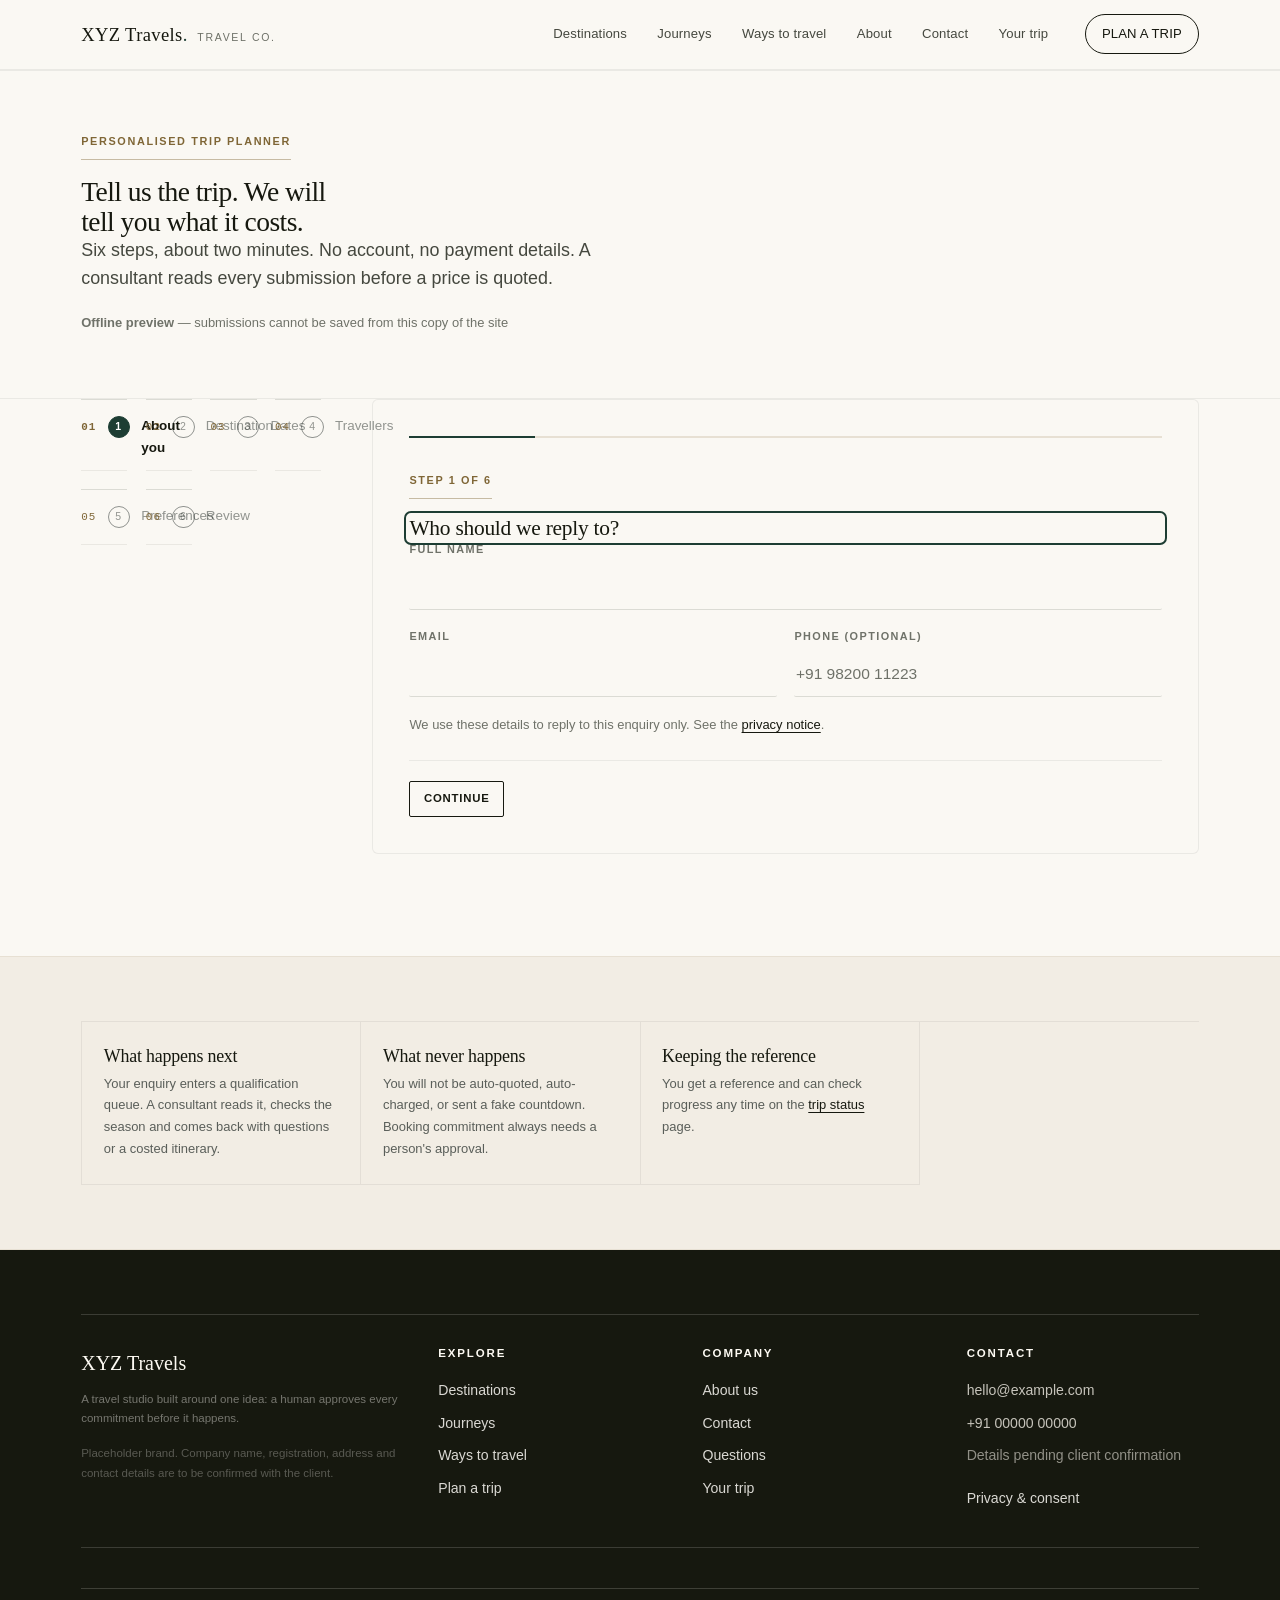
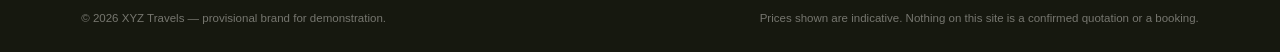
==== plan.html @ 1aa705d7 "Meridian Travel initial deployment" ====
<!DOCTYPE html>
<html lang="en">
<head>
<meta charset="utf-8">
<meta name="viewport" content="width=device-width, initial-scale=1">
<title>Plan a trip — XYZ Travels</title>
<meta name="description" content="Six short steps to describe your trip. A consultant reviews every enquiry before a quotation is issued.">
<link rel="stylesheet" href="assets/css/site.css">
<link rel="stylesheet" href="assets/css/premium.css">
<link rel="icon" href="data:image/svg+xml,<svg xmlns='http://www.w3.org/2000/svg' viewBox='0 0 32 32'><rect width='32' height='32' fill='%23111a17'/><text x='16' y='23' font-size='19' font-family='Georgia,serif' fill='%23fbf8f2' text-anchor='middle'>X</text></svg>">
</head>
<body data-page="plan">
<a class="skip" href="#main">Skip to content</a>
<main id="main">

  <section class="section section--tight" style="padding-top:clamp(2.25rem,5vw,3.5rem)">
    <div class="wrap">
      <span class="eyebrow">Personalised trip planner</span>
      <h1 style="font-size:var(--step-3);max-width:22ch">Tell us the trip. We will tell you what it costs.</h1>
      <p class="lede">Six steps, about two minutes. No account, no payment details. A consultant reads every submission before a price is quoted.</p>
      <p class="muted" id="mode-tag" style="margin-top:.75rem">Checking connection to the travel platform…</p>
    </div>
  </section>

  <section class="section" style="padding-top:0">
    <div class="wrap planner">
      <nav class="planner__steps" aria-label="Progress">
        <div class="planner__step" data-state="current"><span class="n">1</span> About you</div>
        <div class="planner__step"><span class="n">2</span> Destination</div>
        <div class="planner__step"><span class="n">3</span> Dates</div>
        <div class="planner__step"><span class="n">4</span> Travellers</div>
        <div class="planner__step"><span class="n">5</span> Preferences</div>
        <div class="planner__step"><span class="n">6</span> Review</div>
      </nav>

      <div class="form-panel" id="form-panel">
        <div class="progress" aria-hidden="true"><div class="progress__bar" id="progress-bar"></div></div>
        <div class="notice alert-box" id="form-alert" role="alert"></div>

        <form id="planner-form" novalidate>
          <!-- 1 -->
          <div class="form-step is-active">
            <span class="eyebrow">Step 1 of 6</span>
            <h2 style="font-size:var(--step-2)">Who should we reply to?</h2>
            <div class="field">
              <label for="p-name">Full name</label>
              <input id="p-name" name="name" type="text" autocomplete="name" required>
              <span class="error" data-error-for="name"></span>
            </div>
            <div class="field-row">
              <div class="field">
                <label for="p-email">Email</label>
                <input id="p-email" name="email" type="email" autocomplete="email" required>
                <span class="error" data-error-for="email"></span>
              </div>
              <div class="field">
                <label for="p-phone">Phone (optional)</label>
                <input id="p-phone" name="phone" type="tel" autocomplete="tel" placeholder="+91 98200 11223">
                <span class="error" data-error-for="phone"></span>
              </div>
            </div>
            <p class="muted">We use these details to reply to this enquiry only. See the <a href="privacy.html" style="text-decoration:underline">privacy notice</a>.</p>
          </div>

          <!-- 2 -->
          <div class="form-step">
            <span class="eyebrow">Step 2 of 6</span>
            <h2 style="font-size:var(--step-2)">Where are you going?</h2>
            <div class="field">
              <label for="p-destination">Destination or region</label>
              <input id="p-destination" name="destination" type="text" list="destination-list" placeholder="Kerala, or Japan, or 'somewhere warm in February'" required>
              <datalist id="destination-list"></datalist>
              <span class="hint">A region or a feeling is fine — you do not need to know the town.</span>
              <span class="error" data-error-for="destination"></span>
            </div>
            <div class="field">
              <label for="p-origin">Departure city</label>
              <input id="p-origin" name="origin" type="text" placeholder="Mumbai" autocomplete="address-level2">
              <span class="hint">This decides flight routing and how the first day is paced.</span>
            </div>
          </div>

          <!-- 3 -->
          <div class="form-step">
            <span class="eyebrow">Step 3 of 6</span>
            <h2 style="font-size:var(--step-2)">When would you travel?</h2>
            <div class="field-row">
              <div class="field">
                <label for="p-start">Departure date</label>
                <input id="p-start" name="startDate" type="date">
                <span class="error" data-error-for="startDate"></span>
              </div>
              <div class="field">
                <label for="p-end">Return date</label>
                <input id="p-end" name="endDate" type="date">
                <span class="error" data-error-for="endDate"></span>
              </div>
            </div>
            <div class="field">
              <label class="consent" style="font-weight:400">
                <input type="checkbox" name="flexible" id="p-flex">
                <span>My dates are flexible — suggest the best window for this destination.</span>
              </label>
            </div>
            <p class="muted">Season changes a price more than almost anything else. If you are flexible, we will tell you which weeks to avoid and why.</p>
          </div>

          <!-- 4 -->
          <div class="form-step">
            <span class="eyebrow">Step 4 of 6</span>
            <h2 style="font-size:var(--step-2)">Who is travelling, and at what budget?</h2>
            <div class="field-row">
              <div class="field">
                <label for="p-adults">Adults</label>
                <input id="p-adults" name="adults" type="number" min="1" max="20" value="2" inputmode="numeric">
                <span class="error" data-error-for="adults"></span>
              </div>
              <div class="field">
                <label for="p-children">Children (under 12)</label>
                <input id="p-children" name="children" type="number" min="0" max="10" value="0" inputmode="numeric">
                <span class="error" data-error-for="children"></span>
              </div>
            </div>
            <div class="field-row">
              <div class="field">
                <label for="p-budget">Budget per person (optional)</label>
                <input id="p-budget" name="budgetAmount" type="number" min="0" step="1000" placeholder="45000" inputmode="numeric">
                <span class="error" data-error-for="budgetAmount"></span>
              </div>
              <div class="field">
                <label for="p-currency">Currency</label>
                <select id="p-currency" name="currency">
                  <option value="INR" selected>INR — Indian rupee</option>
                  <option value="USD">USD — US dollar</option>
                  <option value="EUR">EUR — Euro</option>
                  <option value="GBP">GBP — Pound sterling</option>
                  <option value="AED">AED — UAE dirham</option>
                </select>
              </div>
            </div>
            <div class="field">
              <label for="p-band">Budget band</label>
              <select id="p-band" name="budgetBand">
                <option value="unstated" selected>Not sure yet</option>
                <option value="value">Value — best price for the experience</option>
                <option value="standard">Standard — comfortable, well located</option>
                <option value="premium">Premium — notable properties</option>
                <option value="luxury">Luxury — no compromise on stay</option>
              </select>
              <span class="hint">An honest band gets you a more useful first quote than a low one.</span>
            </div>
          </div>

          <!-- 5 -->
          <div class="form-step">
            <span class="eyebrow">Step 5 of 6</span>
            <h2 style="font-size:var(--step-2)">How do you like to travel?</h2>
            <fieldset>
              <legend>Travel style (choose any)</legend>
              <div class="chips">
                <label class="chip"><input type="checkbox" name="style" value="honeymoon"> Honeymoon</label>
                <label class="chip"><input type="checkbox" name="style" value="family"> Family</label>
                <label class="chip"><input type="checkbox" name="style" value="adventure"> Adventure</label>
                <label class="chip"><input type="checkbox" name="style" value="luxury"> Luxury</label>
                <label class="chip"><input type="checkbox" name="style" value="group"> Group / celebration</label>
                <label class="chip"><input type="checkbox" name="style" value="slow"> Slow travel</label>
                <label class="chip"><input type="checkbox" name="style" value="culture"> Culture &amp; food</label>
              </div>
            </fieldset>
            <div class="field">
              <label for="p-accom">Accommodation preference</label>
              <select id="p-accom" name="accommodation">
                <option value="">No strong preference</option>
                <option>Boutique and independent</option>
                <option>Heritage and palace hotels</option>
                <option>International chains</option>
                <option>Resorts with pools</option>
                <option>Homestays</option>
                <option>Camps and lodges</option>
              </select>
            </div>
            <div class="field">
              <label for="p-notes">Anything we should know?</label>
              <textarea id="p-notes" name="notes" placeholder="Anniversary on day 3, one vegetarian traveller, no early starts, a child who gets car sick…"></textarea>
              <span class="hint">The small constraints are usually what make a trip work.</span>
            </div>
            <!-- honeypot: hidden from people, attractive to bots -->
            <div style="position:absolute;left:-9999px" aria-hidden="true">
              <label for="p-website">Website</label>
              <input id="p-website" name="website" type="text" tabindex="-1" autocomplete="off">
            </div>
          </div>

          <!-- 6 -->
          <div class="form-step">
            <span class="eyebrow">Step 6 of 6</span>
            <h2 style="font-size:var(--step-2)">Check it over</h2>
            <div class="review" id="review-box"></div>
            <div class="field" style="margin-top:1.5rem">
              <label class="consent">
                <input type="checkbox" name="consent" id="p-consent">
                <span>I agree that XYZ Travels may use these details to respond to this enquiry, as described in the <a href="privacy.html" style="text-decoration:underline">privacy notice</a>. Nothing is booked and no payment is taken.</span>
              </label>
              <span class="error" data-error-for="consent"></span>
            </div>
          </div>

          <div class="form-nav">
            <button class="btn btn--ghost btn--sm" type="button" id="btn-back" hidden>Back</button>
            <button class="btn btn--sm" type="button" id="btn-next">Continue</button>
            <button class="btn btn--accent btn--sm" type="button" id="btn-submit" hidden>Submit enquiry</button>
          </div>
        </form>
      </div>
    </div>
  </section>

  <section class="section section--sand section--tight">
    <div class="wrap">
      <div class="trust" style="color:var(--ink)">
        <div class="trust__item">
          <h3>What happens next</h3>
          <p style="color:rgba(17,26,23,.68)">Your enquiry enters a qualification queue. A consultant reads it, checks the season and comes back with questions or a costed itinerary.</p>
        </div>
        <div class="trust__item">
          <h3>What never happens</h3>
          <p style="color:rgba(17,26,23,.68)">You will not be auto-quoted, auto-charged, or sent a fake countdown. Booking commitment always needs a person's approval.</p>
        </div>
        <div class="trust__item">
          <h3>Keeping the reference</h3>
          <p style="color:rgba(17,26,23,.68)">You get a reference and can check progress any time on the <a href="portal.html" style="text-decoration:underline">trip status</a> page.</p>
        </div>
      </div>
    </div>
  </section>

</main>
<script src="assets/js/catalog.js"></script>
<script src="assets/js/components.js"></script>
<script src="assets/js/site.js"></script>
<script src="assets/js/planner.js"></script>
<script>
  // populate the destination datalist from the sample catalogue
  (function () {
    var dl = document.getElementById("destination-list");
    if (!dl || !window.CATALOG) return;
    window.CATALOG.destinations.forEach(function (d) {
      var o = document.createElement("option");
      o.value = d.name;
      dl.appendChild(o);
    });
  })();
</script>
</body>
</html>
---- assets/css/site.css ----
/* =============================================================================
   Meridian Travel Co. — customer-facing design system
   Provisional brand. Replace the six tokens below to re-skin the whole site.
   No external fonts, no CDN, no framework: this must work offline in a demo.
   ========================================================================== */

:root {
  --ink: #111a17;
  --ink-soft: #2c3a34;
  --paper: #fbf8f2;
  --sand: #efe6d6;
  --line: rgba(17, 26, 23, 0.14);
  --line-soft: rgba(17, 26, 23, 0.07);
  --accent: #b3563b;
  --accent-deep: #8f422b;
  --forest: #14483a;
  --gold: #c8a45c;
  --danger: #a33224;
  --ok: #1f6b4f;

  --font-display: "Iowan Old Style", "Palatino Linotype", Palatino, "Book Antiqua", Georgia, serif;
  --font-body: -apple-system, BlinkMacSystemFont, "Segoe UI", Roboto, "Helvetica Neue", Arial, sans-serif;

  --step--1: clamp(0.79rem, 0.76rem + 0.14vw, 0.88rem);
  --step-0: clamp(0.95rem, 0.91rem + 0.2vw, 1.06rem);
  --step-1: clamp(1.14rem, 1.05rem + 0.45vw, 1.4rem);
  --step-2: clamp(1.4rem, 1.22rem + 0.85vw, 1.95rem);
  --step-3: clamp(1.85rem, 1.45rem + 1.9vw, 3rem);
  --step-4: clamp(2.4rem, 1.6rem + 3.6vw, 4.6rem);

  --gutter: clamp(1.15rem, 3vw, 3.5rem);
  --measure: 68ch;
  --radius: 3px;
  --radius-lg: 6px;
  --shadow-sm: 0 1px 2px rgba(17, 26, 23, 0.06), 0 6px 18px rgba(17, 26, 23, 0.05);
  --shadow-md: 0 2px 6px rgba(17, 26, 23, 0.07), 0 18px 48px rgba(17, 26, 23, 0.1);
  --ease: cubic-bezier(0.22, 0.61, 0.36, 1);
}

/* ---------- reset ---------- */
*,
*::before,
*::after { box-sizing: border-box; }

html { -webkit-text-size-adjust: 100%; scroll-behavior: smooth; }

body {
  margin: 0;
  background: var(--paper);
  color: var(--ink);
  font-family: var(--font-body);
  font-size: var(--step-0);
  line-height: 1.65;
  -webkit-font-smoothing: antialiased;
  text-rendering: optimizeLegibility;
}

img { max-width: 100%; display: block; }
a { color: inherit; text-decoration: none; }
button { font: inherit; color: inherit; }
h1, h2, h3, h4 { font-family: var(--font-display); font-weight: 500; line-height: 1.08; letter-spacing: -0.015em; margin: 0 0 0.5em; }
p { margin: 0 0 1em; }
ul { margin: 0; padding: 0; list-style: none; }

:focus-visible {
  outline: 2px solid var(--accent);
  outline-offset: 3px;
  border-radius: 2px;
}

.skip {
  position: absolute; left: -9999px; top: 0; z-index: 200;
  background: var(--ink); color: var(--paper); padding: 0.75rem 1.25rem;
}
.skip:focus { left: 1rem; top: 1rem; }

/* ---------- layout ---------- */
.wrap { width: 100%; max-width: 1240px; margin-inline: auto; padding-inline: var(--gutter); }
.wrap--narrow { max-width: 880px; }
.section { padding-block: clamp(3.5rem, 7vw, 7rem); }
.section--tight { padding-block: clamp(2.5rem, 4vw, 4rem); }
.section--sand { background: var(--sand); }
.section--ink { background: var(--ink); color: #f3efe6; }
.section--ink h2, .section--ink h3 { color: #fdfaf3; }
.stack > * + * { margin-top: 1rem; }
.rule { height: 1px; background: var(--line); border: 0; margin: 0; }

.eyebrow {
  font-family: var(--font-body);
  font-size: 0.72rem;
  text-transform: uppercase;
  letter-spacing: 0.18em;
  color: var(--accent);
  font-weight: 600;
  margin-bottom: 0.9rem;
  display: block;
}
.section--ink .eyebrow { color: var(--gold); }
.lede { font-size: var(--step-1); color: var(--ink-soft); max-width: 60ch; }
.section--ink .lede { color: rgba(243, 239, 230, 0.78); }
.muted { color: rgba(17, 26, 23, 0.62); font-size: var(--step--1); }

.section-head {
  display: flex; align-items: flex-end; justify-content: space-between;
  gap: 2rem; flex-wrap: wrap; margin-bottom: clamp(1.75rem, 3vw, 3rem);
}
.section-head h2 { font-size: var(--step-3); margin: 0; max-width: 20ch; }

/* ---------- header ---------- */
.site-header {
  position: sticky; top: 0; z-index: 90;
  background: rgba(251, 248, 242, 0.92);
  backdrop-filter: saturate(140%) blur(10px);
  border-bottom: 1px solid var(--line-soft);
  transition: box-shadow 0.3s var(--ease), background 0.3s var(--ease);
}
.site-header.is-stuck { box-shadow: 0 1px 20px rgba(17, 26, 23, 0.08); }
.site-header__bar {
  display: flex; align-items: center; justify-content: space-between;
  gap: 2rem; min-height: 74px;
}
.brand { display: flex; align-items: baseline; gap: 0.55rem; }
.brand__mark {
  font-family: var(--font-display); font-size: 1.3rem; letter-spacing: 0.02em;
}
.brand__mark span { color: var(--accent); }
.brand__sub {
  font-size: 0.62rem; letter-spacing: 0.22em; text-transform: uppercase;
  color: rgba(17, 26, 23, 0.5);
}
.nav { display: flex; align-items: center; gap: clamp(1rem, 2vw, 2rem); }
.nav a {
  font-size: 0.86rem; letter-spacing: 0.02em; padding-block: 0.35rem;
  border-bottom: 1px solid transparent; transition: border-color 0.2s var(--ease), color 0.2s var(--ease);
}
.nav a:hover, .nav a[aria-current="page"] { border-bottom-color: var(--accent); }
.nav__cta {
  border: 1px solid var(--ink); padding: 0.6rem 1.15rem; border-radius: 999px;
  font-size: 0.8rem; letter-spacing: 0.06em; text-transform: uppercase;
  transition: background 0.2s var(--ease), color 0.2s var(--ease);
}
.nav__cta:hover { background: var(--ink); color: var(--paper); }
.nav-toggle {
  display: none; background: none; border: 1px solid var(--line);
  border-radius: 999px; padding: 0.5rem 0.9rem; font-size: 0.78rem;
  letter-spacing: 0.08em; text-transform: uppercase; cursor: pointer;
}
@media (max-width: 860px) {
  .nav {
    position: fixed; inset: 74px 0 auto 0; flex-direction: column; align-items: stretch;
    gap: 0; background: var(--paper); border-bottom: 1px solid var(--line);
    padding: 0.5rem var(--gutter) 1.25rem; display: none;
  }
  .nav.is-open { display: flex; }
  .nav a { padding-block: 0.85rem; border-bottom: 1px solid var(--line-soft); }
  .nav__cta { margin-top: 0.9rem; text-align: center; }
  .nav-toggle { display: inline-block; }
}

/* ---------- hero ---------- */
.hero {
  position: relative; min-height: clamp(560px, 84vh, 820px);
  display: grid; align-items: end; overflow: hidden;
  background: #101a16;
  isolation: isolate;
}
.hero__media { position: absolute; inset: 0; z-index: -2; }
.hero__media img {
  width: 100%; height: 100%; object-fit: cover;
  transform: scale(1.04); animation: heroDrift 24s var(--ease) both;
}
@keyframes heroDrift { from { transform: scale(1.12); } to { transform: scale(1.04); } }
.hero::after {
  content: ""; position: absolute; inset: 0; z-index: -1;
  background:
    linear-gradient(180deg, rgba(9, 15, 13, 0.55) 0%, rgba(9, 15, 13, 0.12) 38%, rgba(9, 15, 13, 0.86) 100%),
    radial-gradient(120% 90% at 20% 0%, rgba(9, 15, 13, 0.25), transparent 60%);
}
.hero__inner { padding-block: clamp(3rem, 8vw, 6rem); color: #fdfaf3; }
.hero__eyebrow {
  font-size: 0.72rem; letter-spacing: 0.24em; text-transform: uppercase;
  color: rgba(253, 250, 243, 0.78); margin-bottom: 1.1rem; display: block;
}
.hero h1 {
  font-size: var(--step-4); max-width: 15ch; margin-bottom: 1.1rem;
  text-wrap: balance;
}
.hero p { max-width: 46ch; color: rgba(253, 250, 243, 0.86); font-size: var(--step-1); }
.hero__credit {
  position: absolute; right: var(--gutter); bottom: 0.75rem;
  font-size: 0.62rem; color: rgba(253, 250, 243, 0.5); letter-spacing: 0.06em;
}

/* ---------- search panel ---------- */
.searchbar {
  background: var(--paper); border: 1px solid var(--line-soft);
  border-radius: var(--radius-lg); box-shadow: var(--shadow-md);
  padding: clamp(1rem, 2vw, 1.5rem);
  margin-top: clamp(1.5rem, 4vw, 2.75rem);
  display: grid; gap: 1rem;
  grid-template-columns: 1.4fr 1fr 1fr 0.8fr auto;
  align-items: end;
}
.searchbar .field { margin: 0; }
.searchbar .field label { font-size: 0.64rem; letter-spacing: 0.14em; text-transform: uppercase; color: rgba(17, 26, 23, 0.55); }
.searchbar input, .searchbar select { padding: 0.6rem 0.5rem 0.6rem 0; border-bottom: 1px solid var(--line); }
.searchbar input:focus, .searchbar select:focus { border-bottom-color: var(--accent); }
.searchbar .btn { white-space: nowrap; }
@media (max-width: 1040px) {
  .searchbar { grid-template-columns: 1fr 1fr; }
  .searchbar .btn { grid-column: 1 / -1; }
}
@media (max-width: 560px) { .searchbar { grid-template-columns: 1fr; } }

/* ---------- forms ---------- */
.field { display: flex; flex-direction: column; gap: 0.4rem; margin-bottom: 1.1rem; }
.field > label, .field > .label {
  font-size: 0.78rem; font-weight: 600; letter-spacing: 0.03em; color: var(--ink-soft);
}
.field .hint { font-size: 0.74rem; color: rgba(17, 26, 23, 0.55); }
input[type="text"], input[type="email"], input[type="tel"], input[type="number"],
input[type="date"], input[type="search"], select, textarea {
  width: 100%; font: inherit; color: var(--ink); background: transparent;
  border: 1px solid var(--line); border-radius: var(--radius);
  padding: 0.72rem 0.8rem; transition: border-color 0.2s var(--ease), box-shadow 0.2s var(--ease);
}
textarea { min-height: 120px; resize: vertical; }
input:focus, select:focus, textarea:focus {
  outline: none; border-color: var(--accent);
  box-shadow: 0 0 0 3px rgba(179, 86, 59, 0.12);
}
input[aria-invalid="true"], select[aria-invalid="true"], textarea[aria-invalid="true"] {
  border-color: var(--danger); background: rgba(163, 50, 36, 0.04);
}
.error { display: none; font-size: 0.76rem; color: var(--danger); }
.error.is-shown { display: block; }
.field-row { display: grid; grid-template-columns: 1fr 1fr; gap: 1rem; }
@media (max-width: 620px) { .field-row { grid-template-columns: 1fr; } }
fieldset { border: 0; padding: 0; margin: 0 0 1.1rem; }
legend { padding: 0; font-size: 0.78rem; font-weight: 600; margin-bottom: 0.5rem; }
.chips { display: flex; flex-wrap: wrap; gap: 0.5rem; }
.chip {
  position: relative; display: inline-flex; align-items: center; gap: 0.45rem;
  border: 1px solid var(--line); border-radius: 999px;
  padding: 0.42rem 0.9rem; font-size: 0.82rem; cursor: pointer;
  transition: border-color 0.2s var(--ease), background 0.2s var(--ease), color 0.2s var(--ease);
  user-select: none;
}
.chip input { position: absolute; opacity: 0; pointer-events: none; }
.chip:hover { border-color: rgba(17, 26, 23, 0.35); }
.chip:has(input:checked), .chip.is-on { background: var(--ink); color: var(--paper); border-color: var(--ink); }
.chip:has(input:focus-visible) { outline: 2px solid var(--accent); outline-offset: 2px; }
.consent { display: flex; gap: 0.65rem; align-items: flex-start; font-size: 0.84rem; }
.consent input { width: auto; margin-top: 0.3rem; }

/* ---------- buttons ---------- */
.btn {
  display: inline-flex; align-items: center; justify-content: center; gap: 0.6rem;
  background: var(--ink); color: var(--paper); border: 1px solid var(--ink);
  border-radius: 999px; padding: 0.82rem 1.6rem; cursor: pointer;
  font-size: 0.82rem; font-weight: 600; letter-spacing: 0.06em; text-transform: uppercase;
  transition: transform 0.25s var(--ease), background 0.25s var(--ease), color 0.25s var(--ease), box-shadow 0.25s var(--ease);
}
.btn:hover { background: var(--accent); border-color: var(--accent); transform: translateY(-1px); box-shadow: 0 10px 24px rgba(179, 86, 59, 0.22); }
.btn:disabled { opacity: 0.55; cursor: not-allowed; transform: none; box-shadow: none; }
.btn--ghost { background: transparent; color: var(--ink); }
.btn--ghost:hover { background: var(--ink); color: var(--paper); border-color: var(--ink); }
.btn--accent { background: var(--accent); border-color: var(--accent); }
.btn--accent:hover { background: var(--accent-deep); border-color: var(--accent-deep); }
.btn--light { background: var(--paper); color: var(--ink); border-color: var(--paper); }
.btn--light:hover { background: var(--gold); border-color: var(--gold); color: var(--ink); }
.btn--sm { padding: 0.55rem 1.1rem; font-size: 0.74rem; }
.link-arrow {
  display: inline-flex; align-items: center; gap: 0.45rem; font-size: 0.82rem;
  font-weight: 600; letter-spacing: 0.04em; border-bottom: 1px solid var(--ink);
  padding-bottom: 0.1rem;
}
.link-arrow::after { content: "→"; transition: transform 0.25s var(--ease); }
.link-arrow:hover::after { transform: translateX(4px); }

/* ---------- cards: destinations ---------- */
.grid-dest {
  display: grid; gap: clamp(0.9rem, 1.8vw, 1.6rem);
  grid-template-columns: repeat(4, 1fr);
}
@media (max-width: 1040px) { .grid-dest { grid-template-columns: repeat(3, 1fr); } }
@media (max-width: 760px) { .grid-dest { grid-template-columns: repeat(2, 1fr); } }

.dest {
  position: relative; display: block; overflow: hidden;
  border-radius: var(--radius); background: var(--sand);
  aspect-ratio: 3 / 4; color: #fdfaf3;
}
.dest--wide { aspect-ratio: 16 / 10; grid-column: span 2; }
@media (max-width: 760px) { .dest--wide { grid-column: span 2; } }
.dest img {
  width: 100%; height: 100%; object-fit: cover;
  transition: transform 0.9s var(--ease), filter 0.6s var(--ease);
}
.dest::after {
  content: ""; position: absolute; inset: 0;
  background: linear-gradient(180deg, rgba(9, 15, 13, 0) 35%, rgba(9, 15, 13, 0.78) 100%);
  transition: opacity 0.4s var(--ease);
}
.dest:hover img { transform: scale(1.06); }
.dest__body { position: absolute; inset: auto 0 0 0; padding: 1.15rem; z-index: 2; }
.dest__name { font-family: var(--font-display); font-size: var(--step-1); line-height: 1.15; }
.dest__meta { font-size: 0.72rem; letter-spacing: 0.1em; text-transform: uppercase; opacity: 0.82; }
.dest__tag {
  position: absolute; top: 0.9rem; left: 0.9rem; z-index: 2;
  background: rgba(251, 248, 242, 0.94); color: var(--ink);
  font-size: 0.62rem; letter-spacing: 0.12em; text-transform: uppercase;
  padding: 0.3rem 0.6rem; border-radius: 999px;
}

/* ---------- packages ---------- */
.grid-pkg { display: grid; gap: clamp(1rem, 2vw, 1.75rem); grid-template-columns: repeat(3, 1fr); }
@media (max-width: 980px) { .grid-pkg { grid-template-columns: repeat(2, 1fr); } }
@media (max-width: 680px) { .grid-pkg { grid-template-columns: 1fr; } }

.pkg {
  display: flex; flex-direction: column; background: #fff;
  border: 1px solid var(--line-soft); border-radius: var(--radius-lg);
  overflow: hidden; transition: transform 0.35s var(--ease), box-shadow 0.35s var(--ease);
}
.pkg:hover { transform: translateY(-4px); box-shadow: var(--shadow-md); }
.pkg__media { aspect-ratio: 16 / 10; overflow: hidden; background: var(--sand); }
.pkg__media img { width: 100%; height: 100%; object-fit: cover; transition: transform 0.8s var(--ease); }
.pkg:hover .pkg__media img { transform: scale(1.05); }
.pkg__body { padding: 1.15rem 1.25rem 1.35rem; display: flex; flex-direction: column; flex: 1; gap: 0.55rem; }
.pkg__eyebrow { font-size: 0.66rem; letter-spacing: 0.14em; text-transform: uppercase; color: var(--accent); font-weight: 600; }
.pkg__title { font-family: var(--font-display); font-size: var(--step-1); margin: 0; }
.pkg__meta { font-size: 0.8rem; color: rgba(17, 26, 23, 0.62); }
.pkg__foot {
  margin-top: auto; padding-top: 0.9rem; border-top: 1px solid var(--line-soft);
  display: flex; align-items: baseline; justify-content: space-between; gap: 1rem;
}
.pkg__price { font-family: var(--font-display); font-size: 1.12rem; }
.pkg__price small { font-family: var(--font-body); font-size: 0.66rem; color: rgba(17, 26, 23, 0.55); display: block; letter-spacing: 0.02em; }

/* ---------- filters ---------- */
.filters { display: flex; flex-wrap: wrap; gap: 0.5rem; margin-bottom: 2rem; }
.filters button {
  background: transparent; border: 1px solid var(--line); border-radius: 999px;
  padding: 0.44rem 0.95rem; font-size: 0.8rem; cursor: pointer;
  transition: background 0.2s var(--ease), color 0.2s var(--ease), border-color 0.2s var(--ease);
}
.filters button:hover { border-color: rgba(17, 26, 23, 0.4); }
.filters button[aria-pressed="true"] { background: var(--ink); color: var(--paper); border-color: var(--ink); }

/* ---------- editorial splits ---------- */
.split { display: grid; grid-template-columns: 1fr 1fr; gap: clamp(2rem, 5vw, 5rem); align-items: center; }
@media (max-width: 880px) { .split { grid-template-columns: 1fr; } }
.split__media { aspect-ratio: 4 / 5; overflow: hidden; border-radius: var(--radius); background: var(--sand); }
.split__media img { width: 100%; height: 100%; object-fit: cover; }
.split--reverse .split__media { order: 2; }
@media (max-width: 880px) { .split--reverse .split__media { order: 0; } }

/* ---------- steps ---------- */
.steps { display: grid; grid-template-columns: repeat(4, 1fr); gap: clamp(1rem, 2.5vw, 2.5rem); counter-reset: step; }
@media (max-width: 880px) { .steps { grid-template-columns: 1fr 1fr; } }
@media (max-width: 560px) { .steps { grid-template-columns: 1fr; } }
.step { position: relative; padding-top: 1.6rem; border-top: 1px solid var(--line); }
.section--ink .step { border-top-color: rgba(243, 239, 230, 0.25); }
.step::before {
  counter-increment: step; content: "0" counter(step);
  font-family: var(--font-body); font-size: 0.72rem; letter-spacing: 0.16em;
  color: var(--accent); position: absolute; top: -0.75rem; background: inherit; padding-right: 0.6rem;
}
.section--ink .step::before { color: var(--gold); background: var(--ink); }
.step h3 { font-size: var(--step-1); margin-bottom: 0.35rem; }
.step p { font-size: 0.9rem; margin: 0; color: rgba(17, 26, 23, 0.7); }
.section--ink .step p { color: rgba(243, 239, 230, 0.72); }

/* ---------- styles of travel ---------- */
.grid-styles { display: grid; grid-template-columns: repeat(3, 1fr); gap: 1px; background: var(--line); border: 1px solid var(--line); }
@media (max-width: 880px) { .grid-styles { grid-template-columns: repeat(2, 1fr); } }
@media (max-width: 560px) { .grid-styles { grid-template-columns: 1fr; } }
.style-card {
  background: var(--paper); padding: clamp(1.4rem, 3vw, 2.4rem); min-height: 190px;
  display: flex; flex-direction: column; justify-content: space-between; gap: 1.5rem;
  transition: background 0.3s var(--ease), color 0.3s var(--ease);
}
.style-card:hover { background: var(--ink); color: var(--paper); }
.style-card h3 { font-size: var(--step-1); margin: 0; }
.style-card p { font-size: 0.86rem; margin: 0; opacity: 0.75; }
.style-card .tick { font-size: 0.72rem; letter-spacing: 0.12em; text-transform: uppercase; color: var(--accent); }
.style-card:hover .tick { color: var(--gold); }

/* ---------- trust strip ---------- */
.trust { display: grid; grid-template-columns: repeat(3, 1fr); gap: clamp(1.5rem, 4vw, 3.5rem); }
@media (max-width: 820px) { .trust { grid-template-columns: 1fr; } }
.trust__item h3 { font-size: var(--step-1); margin-bottom: 0.3rem; }
.trust__item p { font-size: 0.88rem; color: rgba(243, 239, 230, 0.72); margin: 0; }

/* ---------- notices ---------- */
.notice {
  border-left: 2px solid var(--gold); background: rgba(200, 164, 92, 0.1);
  padding: 0.9rem 1.1rem; font-size: 0.84rem; border-radius: 0 var(--radius) var(--radius) 0;
}
.notice--error { border-left-color: var(--danger); background: rgba(163, 50, 36, 0.07); color: #6d2419; }
.notice--ok { border-left-color: var(--ok); background: rgba(31, 107, 79, 0.08); color: #14503a; }
.notice strong { font-weight: 600; }

/* ---------- detail page ---------- */
.detail-hero { position: relative; min-height: clamp(380px, 52vh, 560px); display: grid; align-items: end; overflow: hidden; background: #101a16; color: #fdfaf3; }
.detail-hero img { position: absolute; inset: 0; width: 100%; height: 100%; object-fit: cover; z-index: 0; }
.detail-hero::after {
  content: ""; position: absolute; inset: 0; z-index: 1;
  background: linear-gradient(180deg, rgba(9, 15, 13, 0.35), rgba(9, 15, 13, 0.85));
}
.detail-hero__body { position: relative; z-index: 2; padding-block: clamp(2rem, 5vw, 3.5rem); }
.detail-hero h1 { font-size: var(--step-3); margin-bottom: 0.5rem; }
.detail-hero .meta { display: flex; gap: 1.25rem; flex-wrap: wrap; font-size: 0.8rem; letter-spacing: 0.06em; text-transform: uppercase; color: rgba(253, 250, 243, 0.8); }

.detail-grid { display: grid; grid-template-columns: minmax(0, 1.65fr) minmax(300px, 1fr); gap: clamp(2rem, 5vw, 4.5rem); align-items: start; }
@media (max-width: 920px) { .detail-grid { grid-template-columns: 1fr; } }
.aside-card {
  border: 1px solid var(--line); border-radius: var(--radius-lg); background: #fff;
  padding: 1.5rem; position: sticky; top: 96px;
}
@media (max-width: 920px) { .aside-card { position: static; } }
.aside-card .price { font-family: var(--font-display); font-size: 1.9rem; line-height: 1.1; }
.aside-card .price small { display: block; font-family: var(--font-body); font-size: 0.7rem; letter-spacing: 0.06em; text-transform: uppercase; color: rgba(17, 26, 23, 0.55); margin-top: 0.35rem; }

.itinerary { border-top: 1px solid var(--line); }
.itinerary__day { display: grid; grid-template-columns: 84px 1fr; gap: 1.25rem; padding-block: 1.35rem; border-bottom: 1px solid var(--line-soft); }
@media (max-width: 560px) { .itinerary__day { grid-template-columns: 1fr; gap: 0.4rem; } }
.itinerary__day .day { font-size: 0.7rem; letter-spacing: 0.14em; text-transform: uppercase; color: var(--accent); font-weight: 600; padding-top: 0.35rem; }
.itinerary__day h3 { font-size: var(--step-1); margin-bottom: 0.25rem; }
.itinerary__day p { margin: 0; font-size: 0.9rem; color: rgba(17, 26, 23, 0.72); }

.inc-grid { display: grid; grid-template-columns: 1fr 1fr; gap: 2rem; }
@media (max-width: 620px) { .inc-grid { grid-template-columns: 1fr; } }
.tick-list li { position: relative; padding-left: 1.5rem; font-size: 0.9rem; margin-bottom: 0.5rem; }
.tick-list li::before { content: "✓"; position: absolute; left: 0; color: var(--ok); font-weight: 700; }
.cross-list li::before { content: "—"; color: rgba(17, 26, 23, 0.4); }

/* ---------- planner ---------- */
.planner { display: grid; grid-template-columns: 240px minmax(0, 1fr); gap: clamp(1.5rem, 4vw, 4rem); align-items: start; }
@media (max-width: 880px) { .planner { grid-template-columns: 1fr; } }
.planner__steps { position: sticky; top: 100px; }
@media (max-width: 880px) {
  .planner__steps { position: static; display: flex; gap: 0.5rem; overflow-x: auto; padding-bottom: 0.5rem; }
}
.planner__step {
  display: flex; gap: 0.7rem; align-items: baseline; padding: 0.6rem 0;
  font-size: 0.84rem; color: rgba(17, 26, 23, 0.45); border-bottom: 1px solid var(--line-soft);
}
.planner__step .n {
  font-size: 0.66rem; letter-spacing: 0.1em; width: 1.4rem; height: 1.4rem;
  border: 1px solid currentColor; border-radius: 50%; display: grid; place-items: center; flex: 0 0 auto;
}
.planner__step[data-state="current"] { color: var(--ink); font-weight: 600; }
.planner__step[data-state="current"] .n { background: var(--accent); border-color: var(--accent); color: #fff; }
.planner__step[data-state="done"] { color: var(--ok); }
.planner__step[data-state="done"] .n { background: var(--ok); border-color: var(--ok); color: #fff; }
.form-panel { background: #fff; border: 1px solid var(--line-soft); border-radius: var(--radius-lg); padding: clamp(1.25rem, 3vw, 2.5rem); box-shadow: var(--shadow-sm); }
.form-step { display: none; animation: fadeIn 0.35s var(--ease) both; }
.form-step.is-active { display: block; }
@keyframes fadeIn { from { opacity: 0; transform: translateY(6px); } to { opacity: 1; transform: none; } }
.form-nav { display: flex; justify-content: space-between; gap: 1rem; margin-top: 1.75rem; padding-top: 1.25rem; border-top: 1px solid var(--line-soft); }
.review { display: grid; gap: 0.7rem; }
.review__row { display: grid; grid-template-columns: 180px 1fr; gap: 1rem; padding-bottom: 0.7rem; border-bottom: 1px solid var(--line-soft); font-size: 0.9rem; }
@media (max-width: 560px) { .review__row { grid-template-columns: 1fr; gap: 0.2rem; } }
.review__row dt { font-size: 0.72rem; letter-spacing: 0.1em; text-transform: uppercase; color: rgba(17, 26, 23, 0.5); margin: 0; }
.review__row dd { margin: 0; }
.progress { height: 2px; background: var(--line); margin-bottom: 1.75rem; overflow: hidden; }
.progress__bar { height: 100%; background: var(--accent); width: 0; transition: width 0.4s var(--ease); }
.alert-box { display: none; }
.alert-box.is-shown { display: block; margin-bottom: 1.25rem; }

/* confirmation */
.confirm { text-align: center; padding-block: 2rem; }
.confirm__mark {
  width: 62px; height: 62px; border-radius: 50%; border: 1px solid var(--ok);
  color: var(--ok); display: grid; place-items: center; margin: 0 auto 1.25rem; font-size: 1.5rem;
}
.ref {
  font-family: ui-monospace, SFMono-Regular, Menlo, monospace; font-size: 1.05rem;
  background: var(--sand); padding: 0.55rem 0.9rem; border-radius: var(--radius);
  display: inline-block; letter-spacing: 0.04em; margin-block: 0.5rem;
}

/* ---------- portal ---------- */
.portal-grid { display: grid; grid-template-columns: 380px minmax(0, 1fr); gap: clamp(1.5rem, 4vw, 3.5rem); align-items: start; }
@media (max-width: 880px) { .portal-grid { grid-template-columns: 1fr; } }
.status-row { display: flex; justify-content: space-between; gap: 1rem; padding: 0.85rem 0; border-bottom: 1px solid var(--line-soft); font-size: 0.9rem; }
.status-row dt { color: rgba(17, 26, 23, 0.6); margin: 0; font-size: 0.8rem; }
.status-row dd { margin: 0; text-align: right; font-weight: 500; }
.badge {
  display: inline-block; font-size: 0.66rem; letter-spacing: 0.1em; text-transform: uppercase;
  padding: 0.22rem 0.6rem; border-radius: 999px; background: var(--sand); color: var(--ink-soft);
}
.badge--ok { background: rgba(31, 107, 79, 0.12); color: var(--ok); }
.badge--wait { background: rgba(200, 164, 92, 0.22); color: #7a5c17; }
.badge--off { background: rgba(17, 26, 23, 0.06); color: rgba(17, 26, 23, 0.5); }

/* ---------- accordion ---------- */
.acc { border-top: 1px solid var(--line); }
.acc__item { border-bottom: 1px solid var(--line); }
.acc__btn {
  width: 100%; background: none; border: 0; text-align: left; cursor: pointer;
  display: flex; justify-content: space-between; align-items: baseline; gap: 1.5rem;
  padding: 1.15rem 0; font-family: var(--font-display); font-size: var(--step-1);
}
.acc__btn .sign { font-family: var(--font-body); font-size: 1.1rem; color: var(--accent); transition: transform 0.3s var(--ease); }
.acc__btn[aria-expanded="true"] .sign { transform: rotate(45deg); }
.acc__panel { display: none; padding-bottom: 1.15rem; max-width: var(--measure); }
.acc__panel.is-open { display: block; }
.acc__panel p { font-size: 0.92rem; color: rgba(17, 26, 23, 0.75); }
.acc__panel p:last-child { margin-bottom: 0; }

/* ---------- footer ---------- */
.site-footer { background: var(--ink); color: rgba(243, 239, 230, 0.8); padding-block: clamp(2.5rem, 5vw, 4rem) 1.5rem; }
.footer-grid { display: grid; grid-template-columns: 1.6fr 1fr 1fr 1fr; gap: clamp(1.5rem, 4vw, 3rem); }
@media (max-width: 880px) { .footer-grid { grid-template-columns: 1fr 1fr; } }
@media (max-width: 520px) { .footer-grid { grid-template-columns: 1fr; } }
.site-footer h3 { color: #fdfaf3; font-size: 0.72rem; letter-spacing: 0.16em; text-transform: uppercase; font-family: var(--font-body); font-weight: 600; margin-bottom: 0.9rem; }
.site-footer a { font-size: 0.88rem; display: block; padding-block: 0.28rem; transition: color 0.2s var(--ease); }
.site-footer a:hover { color: var(--gold); }
.footer-brand { font-family: var(--font-display); font-size: 1.25rem; color: #fdfaf3; margin-bottom: 0.6rem; }
.footer-note { font-size: 0.8rem; max-width: 34ch; }
.footer-bottom {
  margin-top: 2.5rem; padding-top: 1.25rem; border-top: 1px solid rgba(243, 239, 230, 0.18);
  display: flex; justify-content: space-between; gap: 1rem; flex-wrap: wrap;
  font-size: 0.74rem; color: rgba(243, 239, 230, 0.55);
}

/* ---------- reveal ---------- */
[data-reveal] { opacity: 0; transform: translateY(14px); transition: opacity 0.7s var(--ease), transform 0.7s var(--ease); }
[data-reveal].is-visible { opacity: 1; transform: none; }
@media (prefers-reduced-motion: reduce) {
  *, *::before, *::after { animation-duration: 0.001ms !important; transition-duration: 0.001ms !important; }
  [data-reveal] { opacity: 1; transform: none; }
  html { scroll-behavior: auto; }
}

/* ---------- states ---------- */
.skeleton {
  background: linear-gradient(90deg, var(--sand) 25%, #f7f1e6 37%, var(--sand) 63%);
  background-size: 400% 100%; animation: shimmer 1.4s ease-in-out infinite;
  border-radius: var(--radius);
}
@keyframes shimmer { from { background-position: 100% 0; } to { background-position: -100% 0; } }
.empty-state { border: 1px dashed var(--line); border-radius: var(--radius-lg); padding: 2rem; text-align: center; }
.empty-state p { margin: 0; color: rgba(17, 26, 23, 0.6); font-size: 0.9rem; }
[hidden] { display: none !important; }

/* print */
@media print {
  .site-header, .site-footer, .btn, .searchbar { display: none !important; }
  body { background: #fff; }
}
---- assets/css/premium.css ----
/* =============================================================================
   XYZ Travels — craft layer (replaces the earlier "premium" skin)

   Direction: editorial, not decorated.
   - warm paper ground, charcoal ink, one deep-pine accent, brass used only as a
     hairline mark
   - a serif for setting, a neutral sans for reading; nothing larger than it needs
     to be, and no letterspacing above 12px
   - hairline rules instead of shadows, square corners (2px), no glow, no blur,
     no glass, one gradient in the whole file (hero scrim, for legibility only)
   - the hero is a two-column setting, not a photo with text on top

   Loaded last, so it is the authority. site.css and panel-skin.css keep the
   structure; this file decides how it looks.
   ========================================================================== */

:root {
  /* ground */
  --paper:        #faf8f3;
  --paper-deep:   #f2ede4;
  --paper-edge:   #e7e0d3;
  --ink:          #16180f;
  --ink-2:        #23261f;
  --ink-soft:     #45483f;
  --ink-mute:     #6f7269;
  --ink-faint:    #6e7168;

  /* one accent, one mark */
  --accent:       #1d3d33;
  --accent-deep:  #142b24;
  --accent-wash:  #eaf0ec;
  --brass:        #7f6636;

  /* states, never decoration */
  --ok:           #1f5c43;
  --warn:         #7d5a17;
  --danger:       #8e3126;

  /* lines */
  --line:         rgba(22, 24, 15, 0.13);
  --line-soft:    rgba(22, 24, 15, 0.065);
  --line-invert:  rgba(250, 248, 243, 0.16);

  /* type */
  --font-display: "Iowan Old Style", "Palatino Linotype", Palatino, "Book Antiqua", Georgia, serif;
  --font-body:    "Inter", -apple-system, BlinkMacSystemFont, "Segoe UI", Roboto, "Helvetica Neue", Arial, sans-serif;
  --font-mono:    ui-monospace, SFMono-Regular, "SF Mono", Menlo, Consolas, monospace;

  --step--2: 0.72rem;
  --step--1: 0.81rem;
  --step-0:  0.97rem;
  --step-1:  1.12rem;
  --step-2:  1.34rem;
  --step-3:  1.72rem;
  --step-4:  2.34rem;
  --step-5:  3.1rem;

  --gutter: clamp(1.25rem, 4vw, 4.5rem);
  --measure: 64ch;
  --block: clamp(4.25rem, 8vw, 7.5rem);

  --ease: cubic-bezier(0.21, 0.6, 0.35, 1);
}

/* ---------- de-grease: strip the skin that came before this file ---------- */
.hero,
.hero__media,
.searchbar,
.section,
.site-header,
.site-header__bar,
.dest,
.pkg,
.style-card,
.aside-card,
.trust,
.form-panel,
.acc__item,
.chip,
.badge,
.tile,
.card,
[class*="card"],
[class*="panel"],
[class*="tile"] {
  box-shadow: none !important;
  background-image: none !important;
  backdrop-filter: none !important;
  -webkit-backdrop-filter: none !important;
}

.hero,
.hero__media,
.searchbar,
.dest,
.pkg,
.style-card,
.aside-card,
.btn,
.chip,
.badge,
.field input,
.field select,
.field textarea,
.tile,
.card,
[class*="card"] {
  border-radius: 2px !important;
}

/* ---------- structural corrections inherited from site.css ----------
   site.css built the hero as a full-bleed photo with an absolutely positioned
   image, a drift animation and a dark overlay. This file sets a two-column
   hero, so those three have to be undone, not just re-coloured. */
.hero { align-items: stretch; min-height: 0; background: var(--paper); isolation: isolate; }
.hero__media { position: relative; inset: auto; z-index: 0; }
.hero__media img { animation: none !important; transform: none; }
.hero::after { content: none !important; }
.hero__inner { z-index: 2; }
.dest::after, .pkg::after, .detail-hero::after { content: none !important; }
.dest img, .pkg img, .style-card img { animation: none !important; }
.tick-list li::before { content: "—"; color: var(--brass); font-weight: 400; }

/* ---------- base ---------- */
html { -webkit-text-size-adjust: 100%; }

body {
  background: var(--paper);
  color: var(--ink);
  font-family: var(--font-body);
  font-size: var(--step-0);
  line-height: 1.68;
  font-feature-settings: "kern" 1, "liga" 1, "calt" 1;
  -webkit-font-smoothing: antialiased;
  -moz-osx-font-smoothing: grayscale;
  text-rendering: optimizeLegibility;
}

::selection { background: var(--paper-edge); color: var(--ink); }

.wrap { width: 100%; max-width: 1220px; margin-inline: auto; padding-inline: var(--gutter); }
.wrap--narrow { max-width: 760px; }

h1, h2, h3, h4 {
  font-family: var(--font-display);
  font-weight: 400;
  color: var(--ink);
  letter-spacing: -0.012em;
  line-height: 1.14;
  text-wrap: balance;
  margin: 0;
}

h1 { font-size: var(--step-4); line-height: 1.06; letter-spacing: -0.02em; }
h2 { font-size: var(--step-3); line-height: 1.12; }
h3 { font-size: var(--step-2); line-height: 1.2; }
h4 { font-size: var(--step-1); font-family: var(--font-body); font-weight: 600; letter-spacing: 0; }

p { margin: 0 0 1.05em; max-width: var(--measure); }
p:last-child { margin-bottom: 0; }

a { color: var(--ink); text-decoration-thickness: 1px; text-underline-offset: 0.22em; }
a:hover { color: var(--accent); }

.lede {
  font-size: var(--step-1);
  line-height: 1.6;
  color: var(--ink-soft);
  max-width: 54ch;
}

.muted, .small { color: var(--ink-mute); }
.small, .tiny { font-size: var(--step--1); }
.tiny { color: var(--ink-faint); }
.meta { font-size: var(--step--1); color: var(--ink-mute); letter-spacing: 0.01em; }
.mono, .num { font-family: var(--font-mono); font-variant-numeric: tabular-nums; }

/* section label: small, quiet, tracked — the only tracked type on the page */
.eyebrow,
.hero__eyebrow {
  display: inline-block;
  font-family: var(--font-body);
  font-size: 0.68rem;
  font-weight: 600;
  letter-spacing: 0.15em;
  text-transform: uppercase;
  color: var(--brass);
  padding-bottom: 0.55rem;
  border-bottom: 1px solid rgba(127, 102, 54, 0.42);
  margin-bottom: 1.1rem;
}

.rule { height: 1px; background: var(--line); border: 0; margin: 0; }
.rule--soft { background: var(--line-soft); }

/* ---------- header ---------- */
.site-header {
  position: sticky;
  top: 0;
  z-index: 60;
  background: rgba(250, 248, 243, 0.94);
  border-bottom: 1px solid var(--line-soft);
  backdrop-filter: saturate(120%) blur(0); /* deliberately no glass */
}

.site-header__bar {
  display: flex;
  align-items: center;
  justify-content: space-between;
  gap: 2rem;
  min-height: 68px;
  padding-block: 0.9rem;
}

.brand { display: inline-flex; align-items: baseline; gap: 0.6rem; text-decoration: none; }
.brand__mark {
  font-family: var(--font-display);
  font-size: 1.16rem;
  letter-spacing: 0.02em;
  color: var(--ink);
}
.brand__sub {
  font-size: 0.66rem;
  letter-spacing: 0.16em;
  text-transform: uppercase;
  color: var(--ink-faint);
}

.nav { display: flex; align-items: center; gap: 1.9rem; }
.nav a {
  font-size: 0.82rem;
  letter-spacing: 0.01em;
  color: var(--ink-soft);
  text-decoration: none;
  padding-block: 0.35rem;
  border-bottom: 1px solid transparent;
  transition: color 180ms var(--ease), border-color 180ms var(--ease);
}
.nav a:hover { color: var(--ink); border-bottom-color: var(--ink); }
.nav a[aria-current="page"] { color: var(--ink); border-bottom-color: var(--ink); }
.nav__cta {
  margin-left: 0.4rem;
  border: 1px solid var(--ink) !important;
  padding: 0.5rem 1rem !important;
  color: var(--ink) !important;
  text-decoration: none;
}
.nav__cta:hover { background: var(--ink); color: var(--paper) !important; }

.nav-toggle {
  display: none;
  align-items: center;
  gap: 0.5rem;
  border: 1px solid var(--line);
  background: transparent;
  color: var(--ink);
  font: inherit;
  font-size: 0.78rem;
  letter-spacing: 0.1em;
  text-transform: uppercase;
  padding: 0.55rem 0.8rem;
  cursor: pointer;
}

/* ---------- hero: a setting, not an overlay ---------- */
.hero {
  position: relative;
  background: var(--paper);
  border-bottom: 1px solid var(--line-soft);
  overflow: hidden;
}

.hero__media {
  position: relative;
  overflow: hidden;
  background: var(--paper-deep);
}
.hero__media img {
  display: block;
  width: 100%;
  height: 100%;
  object-fit: cover;
  filter: saturate(0.94) contrast(1.02);
}
/* the single gradient in this file: a soft scrim so any caption can sit on it */
.hero__media::after {
  content: "";
  position: absolute;
  inset: auto 0 0 0;
  height: 34%;
  background: linear-gradient(to top, rgba(14, 16, 12, 0.45), rgba(14, 16, 12, 0));
  pointer-events: none;
}

.hero__inner { position: relative; padding-block: clamp(2.6rem, 6vw, 5.5rem); }

@media (max-width: 899px) {
  .hero__media { aspect-ratio: 4 / 3; max-height: 60vh; }
}

.hero h1 {
  font-size: clamp(2.15rem, 1.5rem + 2.6vw, 3.5rem);
  line-height: 1.04;
  letter-spacing: -0.024em;
  max-width: 17ch;
  margin-bottom: 1.15rem;
}

.hero p {
  font-size: var(--step-1);
  line-height: 1.62;
  color: var(--ink-soft);
  max-width: 44ch;
  margin-bottom: 0;
}

.hero__credit {
  position: absolute;
  z-index: 2;
  left: var(--gutter);
  bottom: 0.9rem;
  font-size: 0.66rem;
  letter-spacing: 0.1em;
  text-transform: uppercase;
  color: rgba(250, 248, 243, 0.72);
}

@media (min-width: 900px) {
  .hero {
    display: grid;
    grid-template-columns: minmax(0, 1.02fr) minmax(0, 1fr);
    align-items: stretch;
    gap: 0;
    min-height: 74vh;
  }
  .hero__media { order: 2; min-height: 100%; }
  .hero__inner {
    order: 1;
    display: flex;
    flex-direction: column;
    justify-content: center;
    max-width: none;
    padding-block: clamp(3rem, 6vw, 6rem);
    padding-inline: var(--gutter) clamp(2rem, 4vw, 3.5rem);
  }
  .hero__credit { left: auto; right: var(--gutter); }
  .hero .searchbar { margin-top: 2.4rem; }
}

/* ---------- searchbar: a hairline strip, not a card ---------- */
.searchbar {
  display: grid;
  gap: 1.15rem 1.5rem;
  grid-template-columns: 1fr;
  margin-top: 2rem;
  padding-top: 1.5rem;
  border-top: 1px solid var(--line);
  background: transparent;
}
@media (min-width: 620px) { .searchbar { grid-template-columns: repeat(3, minmax(0, 1fr)); } }
@media (min-width: 900px) { .searchbar { grid-template-columns: repeat(3, minmax(0, 1fr)); } }
.searchbar .btn { align-self: end; }
/* the hero column is half the page: let the fields fit themselves rather than
   squeezing three fixed columns into it on mid-size laptops */
@media (min-width: 900px) {
  .hero .searchbar { grid-template-columns: repeat(auto-fit, minmax(138px, 1fr)); }
  .hero .searchbar .btn { grid-column: 1 / -1; justify-self: start; }
}

/* ---------- sections ---------- */
.section { padding-block: var(--block); border-top: 1px solid var(--line-soft); }
.section--tight { padding-block: clamp(2.75rem, 5vw, 4.25rem); }
.section--sand { background: var(--paper-deep); border-block: 1px solid var(--paper-edge); }
.section--ink { background: #14170f; color: var(--paper); border: 0; }
.section--ink h1, .section--ink h2, .section--ink h3 { color: var(--paper); }
.section--ink p, .section--ink .lede { color: rgba(250, 248, 243, 0.74); }
.section--ink .eyebrow { color: #c0a677; border-bottom-color: rgba(192, 166, 119, 0.5); }
.section--ink a { color: var(--paper); }
.section--ink .rule { background: var(--line-invert); }

.section-head {
  display: flex;
  align-items: flex-end;
  justify-content: space-between;
  gap: 2rem;
  margin-bottom: clamp(2rem, 1.4rem + 1.8vw, 3.25rem);
  padding-bottom: 1.35rem;
  border-bottom: 1px solid var(--line-soft);
}
.section-head h2 { font-size: clamp(1.5rem, 1.1rem + 1.5vw, 2.15rem); max-width: 24ch; }
.section-head .eyebrow { margin-bottom: 0.85rem; }
.section--ink .section-head { border-bottom-color: var(--line-invert); }

.link-arrow {
  display: inline-flex;
  align-items: center;
  gap: 0.5rem;
  font-size: 0.78rem;
  letter-spacing: 0.09em;
  text-transform: uppercase;
  color: var(--ink);
  text-decoration: none;
  white-space: nowrap;
  padding-bottom: 0.25rem;
  border-bottom: 1px solid var(--line);
  transition: border-color 200ms var(--ease), color 200ms var(--ease);
}
.link-arrow::after { content: "→"; transition: transform 240ms var(--ease); }
.link-arrow:hover { border-bottom-color: var(--ink); }
.link-arrow:hover::after { transform: translateX(3px); }

/* ---------- buttons ---------- */
.btn {
  display: inline-flex;
  align-items: center;
  justify-content: center;
  gap: 0.55rem;
  min-height: 44px;
  padding: 0.72rem 1.35rem;
  font-family: var(--font-body);
  font-size: 0.79rem;
  font-weight: 550;
  letter-spacing: 0.07em;
  text-transform: uppercase;
  text-decoration: none;
  border: 1px solid var(--ink);
  background: transparent;
  color: var(--ink);
  cursor: pointer;
  transition: background 200ms var(--ease), color 200ms var(--ease), border-color 200ms var(--ease);
}
.btn--accent { background: var(--ink); color: var(--paper); border-color: var(--ink); }
.btn--accent:hover { background: var(--accent); border-color: var(--accent); color: var(--paper); }
.btn--ghost { border-color: var(--line); color: var(--ink-soft); }
.btn--ghost:hover { border-color: var(--ink); color: var(--ink); background: transparent; }
.btn--light { background: var(--paper); color: var(--ink); border-color: var(--paper); }
.btn--light:hover { background: transparent; color: var(--paper); }
.btn--sm { min-height: 36px; padding: 0.42rem 0.85rem; font-size: 0.71rem; }
.btn:disabled { opacity: 0.42; cursor: not-allowed; }

:where(a, button, input, select, textarea, [tabindex]):focus-visible {
  outline: 2px solid var(--accent);
  outline-offset: 3px;
}

/* ---------- catalogue cards ---------- */
.grid-dest, .grid-pkg, .grid-styles {
  display: grid;
  gap: clamp(1.25rem, 2.2vw, 2rem);
  grid-template-columns: 1fr;
}
@media (min-width: 620px) {
  .grid-dest, .grid-pkg, .grid-styles { grid-template-columns: repeat(2, minmax(0, 1fr)); }
}
@media (min-width: 1000px) {
  .grid-dest { grid-template-columns: repeat(3, minmax(0, 1fr)); }
  .grid-pkg  { grid-template-columns: repeat(3, minmax(0, 1fr)); }
  .grid-styles { grid-template-columns: repeat(3, minmax(0, 1fr)); }
  .dest--wide { grid-column: span 2; }
}

.dest, .pkg, .style-card {
  display: flex;
  flex-direction: column;
  background: var(--paper);
  border: 1px solid var(--line-soft);
  color: inherit;
  text-decoration: none;
  overflow: hidden;
  transition: border-color 240ms var(--ease);
}
.dest:hover, .pkg:hover, .style-card:hover { border-color: var(--line); }

.dest img, .pkg img, .style-card img {
  display: block;
  width: 100%;
  aspect-ratio: 4 / 3;
  object-fit: cover;
  filter: saturate(0.95);
  transition: transform 700ms var(--ease), filter 500ms var(--ease);
}
.dest--wide img { aspect-ratio: 16 / 9; }
.dest:hover img, .pkg:hover img, .style-card:hover img { transform: scale(1.025); filter: saturate(1); }

.dest > :not(img), .pkg > :not(img), .style-card > :not(img) { padding-inline: 1.15rem; }
.dest :is(h3, .dest__title), .pkg :is(h3, .pkg__title) {
  font-family: var(--font-display);
  font-size: var(--step-1);
  letter-spacing: -0.01em;
  margin: 1.05rem 0 0.4rem;
}
.dest p, .pkg p, .style-card p { font-size: var(--step--1); color: var(--ink-mute); line-height: 1.55; }
.dest > :last-child, .pkg > :last-child, .style-card > :last-child { padding-bottom: 1.2rem; }

.price {
  font-family: var(--font-body);
  font-size: 0.8rem;
  letter-spacing: 0.02em;
  color: var(--ink-soft);
  font-variant-numeric: tabular-nums;
  border-top: 1px solid var(--line-soft);
  margin-top: auto;
  padding-top: 0.8rem;
}
.price strong { font-weight: 600; color: var(--ink); }

/* ---------- quiet lists, specs, trust ---------- */
.trust {
  display: grid;
  gap: 0;
  grid-template-columns: 1fr;
  border-top: 1px solid var(--line-soft);
  border-left: 1px solid var(--line-soft);
}
@media (min-width: 700px) { .trust { grid-template-columns: repeat(2, minmax(0, 1fr)); } }
@media (min-width: 1000px) { .trust { grid-template-columns: repeat(4, minmax(0, 1fr)); } }
.trust__item {
  padding: 1.5rem 1.35rem;
  border-right: 1px solid var(--line-soft);
  border-bottom: 1px solid var(--line-soft);
}
.trust__item h4 { font-size: 0.83rem; font-weight: 600; letter-spacing: 0.01em; margin-bottom: 0.4rem; }
.trust__item p { font-size: var(--step--1); color: var(--ink-mute); margin: 0; max-width: none; }

.tick-list, .cross-list { list-style: none; margin: 0; padding: 0; }
.tick-list li, .cross-list li {
  position: relative;
  padding: 0.62rem 0 0.62rem 1.6rem;
  border-bottom: 1px solid var(--line-soft);
  font-size: var(--step-0);
  color: var(--ink-soft);
}
.tick-list li::before { content: "—"; position: absolute; left: 0; color: var(--brass); }
.cross-list li::before { content: "×"; position: absolute; left: 0; color: var(--ink-faint); }

.steps, .planner__steps { display: grid; gap: 1.15rem; list-style: none; margin: 0; padding: 0; counter-reset: step; }
@media (min-width: 800px) { .steps, .planner__steps { grid-template-columns: repeat(4, minmax(0, 1fr)); } }
.steps .step, .planner__step {
  border-top: 1px solid var(--line);
  padding-top: 0.95rem;
  counter-increment: step;
}
.steps .step::before, .planner__step::before {
  content: "0" counter(step);
  display: block;
  font-family: var(--font-mono);
  font-size: 0.68rem;
  letter-spacing: 0.1em;
  color: var(--brass);
  margin-bottom: 0.5rem;
}
.stepline { display: flex; gap: 0.5rem; align-items: center; color: var(--ink-faint); font-size: var(--step--1); }

/* ---------- forms ---------- */
.field { display: flex; flex-direction: column; gap: 0.4rem; }
.field label {
  font-size: 0.68rem;
  font-weight: 600;
  letter-spacing: 0.13em;
  text-transform: uppercase;
  color: var(--ink-mute);
}
.field input, .field select, .field textarea {
  font: inherit;
  font-size: var(--step-0);
  color: var(--ink);
  background: transparent;
  border: 0;
  border-bottom: 1px solid var(--line);
  padding: 0.55rem 0.1rem;
  transition: border-color 200ms var(--ease);
}
.field input:focus, .field select:focus, .field textarea:focus {
  outline: none;
  border-bottom-color: var(--ink);
}
.field input::placeholder { color: var(--ink-faint); }
.field-row { display: grid; gap: 1.1rem; }
@media (min-width: 620px) { .field-row { grid-template-columns: repeat(2, minmax(0, 1fr)); } }
.form-panel { border: 1px solid var(--line-soft); padding: clamp(1.25rem, 3vw, 2.25rem); background: var(--paper); }
.form-nav { display: flex; align-items: center; gap: 0.75rem; margin-top: 1.5rem; }
.form-step { display: none; }
.form-step.is-active { display: block; }
.hint { font-size: var(--step--1); color: var(--ink-faint); }
.notice, .alert-box {
  border-left: 2px solid var(--brass);
  background: var(--paper-deep);
  padding: 0.9rem 1.1rem;
  font-size: var(--step--1);
  color: var(--ink-soft);
  border-radius: 0;
}
.error { color: var(--danger); font-size: var(--step--1); }

.filters, .chips { display: flex; flex-wrap: wrap; gap: 0.5rem; }
.chip, .badge {
  font-size: 0.68rem;
  font-weight: 550;
  letter-spacing: 0.1em;
  text-transform: uppercase;
  padding: 0.34rem 0.6rem;
  border: 1px solid var(--line);
  color: var(--ink-soft);
  background: transparent;
}
.chip.is-active { border-color: var(--ink); color: var(--paper); background: var(--ink); }
.badge--wait { color: var(--warn); border-color: rgba(125, 90, 23, 0.35); }
.badge--off { color: var(--ink-faint); }

/* ---------- data surfaces ---------- */
.tbl { width: 100%; border-collapse: collapse; font-size: var(--step--1); }
.tbl th {
  text-align: left;
  font-size: 0.66rem;
  letter-spacing: 0.13em;
  text-transform: uppercase;
  color: var(--ink-faint);
  font-weight: 600;
  padding: 0.6rem 0.75rem;
  border-bottom: 1px solid var(--line);
}
.tbl td { padding: 0.75rem; border-bottom: 1px solid var(--line-soft); color: var(--ink-soft); vertical-align: top; }

.status-row, .review__row, .detail-grid > *, .inc-grid > *, .portal-grid > *, .itinerary, .aside-card {
  border: 1px solid var(--line-soft);
  background: var(--paper);
}
.status-row, .review__row {
  display: flex;
  align-items: baseline;
  justify-content: space-between;
  gap: 1rem;
  padding: 0.7rem 0.9rem;
  font-size: var(--step--1);
}
.aside-card { padding: 1.15rem; }
.detail-grid, .inc-grid, .portal-grid { display: grid; gap: 1rem; grid-template-columns: 1fr; }
@media (min-width: 760px) {
  .detail-grid, .inc-grid { grid-template-columns: repeat(2, minmax(0, 1fr)); }
  .portal-grid { grid-template-columns: repeat(3, minmax(0, 1fr)); }
}
.detail-grid > *, .inc-grid > *, .portal-grid > * { padding: 1.1rem 1.2rem; }

.detail-hero { position: relative; }
.detail-hero__body { padding-block: clamp(2rem, 4vw, 3.25rem); }

.itinerary__day { padding: 1.15rem 0; border-bottom: 1px solid var(--line-soft); }
.itinerary__day .day { font-family: var(--font-mono); font-size: 0.68rem; letter-spacing: 0.12em; color: var(--brass); }
.itinerary__day h4 { margin: 0.4rem 0 0.35rem; }

.progress { height: 2px; background: var(--paper-edge); overflow: hidden; }
.progress__bar { height: 100%; background: var(--accent); transition: width 500ms var(--ease); }

.split { display: grid; gap: clamp(1.5rem, 3vw, 3rem); grid-template-columns: 1fr; align-items: center; }
@media (min-width: 860px) { .split { grid-template-columns: repeat(2, minmax(0, 1fr)); } }
.split__media img { display: block; width: 100%; height: auto; aspect-ratio: 4 / 3; object-fit: cover; filter: saturate(0.95); }

/* ---------- accordion ---------- */
.acc { border-top: 1px solid var(--line); }
.acc__item { border-bottom: 1px solid var(--line); background: transparent; }
.acc__btn {
  width: 100%;
  display: flex;
  align-items: center;
  justify-content: space-between;
  gap: 1rem;
  padding: 1.1rem 0;
  background: transparent;
  border: 0;
  font-family: var(--font-display);
  font-size: var(--step-1);
  color: var(--ink);
  text-align: left;
  cursor: pointer;
}
.acc__btn::after {
  content: "+";
  font-family: var(--font-body);
  font-size: 1rem;
  color: var(--ink-mute);
  transition: transform 220ms var(--ease);
}
.acc__btn[aria-expanded="true"]::after { content: "–"; color: var(--ink); }
.acc__panel { padding-bottom: 1.15rem; color: var(--ink-soft); font-size: var(--step--1); }

/* ---------- footer ---------- */
.footer, footer {
  background: #14170f;
  color: rgba(250, 248, 243, 0.72);
  border-top: 0;
  padding-block: clamp(2.5rem, 5vw, 4rem) 1.5rem;
}
.footer a, footer a { color: rgba(250, 248, 243, 0.86); text-decoration: none; }
.footer a:hover, footer a:hover { color: var(--paper); text-decoration: underline; }
.footer-brand .brand__mark, footer .brand__mark { color: var(--paper); }
.footer-brand .brand__sub, footer .brand__sub { color: rgba(250, 248, 243, 0.45); }
.footer-grid {
  display: grid;
  gap: 2rem;
  grid-template-columns: 1fr;
  padding-block: 2rem;
  border-block: 1px solid var(--line-invert);
}
@media (min-width: 760px) { .footer-grid { grid-template-columns: 1.4fr repeat(3, minmax(0, 1fr)); } }
.footer-grid h4 {
  font-size: 0.66rem;
  letter-spacing: 0.14em;
  text-transform: uppercase;
  color: rgba(250, 248, 243, 0.5);
  margin-bottom: 0.8rem;
}
.footer-grid ul { list-style: none; margin: 0; padding: 0; }
.footer-grid li { margin-bottom: 0.45rem; font-size: var(--step--1); }
.footer-bottom {
  display: flex;
  flex-wrap: wrap;
  gap: 0.75rem 1.5rem;
  justify-content: space-between;
  padding-top: 1.25rem;
  font-size: var(--step--2);
  color: rgba(250, 248, 243, 0.42);
}
.footer-note { font-size: var(--step--2); color: rgba(250, 248, 243, 0.42); max-width: 52ch; }

/* ---------- skip link, empty states ---------- */
.skip {
  position: absolute;
  left: -9999px;
  top: 0;
  background: var(--ink);
  color: var(--paper);
  padding: 0.6rem 1rem;
  z-index: 100;
}
.skip:focus { left: 1rem; top: 1rem; }

.empty-state {
  border: 1px dashed var(--line);
  padding: 2rem 1.5rem;
  text-align: center;
  color: var(--ink-mute);
  font-size: var(--step--1);
}

/* ---------- motion: one direction, one speed ---------- */
[data-reveal] {
  opacity: 0;
  transform: translateY(10px);
  transition: opacity 620ms var(--ease), transform 620ms var(--ease);
}
[data-reveal].is-visible { opacity: 1; transform: none; }

@media (prefers-reduced-motion: reduce) {
  *, *::before, *::after {
    animation-duration: 0.001ms !important;
    transition-duration: 0.001ms !important;
    scroll-behavior: auto !important;
  }
  [data-reveal] { opacity: 1; transform: none; }
}

/* ---------- responsive header ---------- */
@media (max-width: 899px) {
  .nav-toggle { display: inline-flex; }
  .nav {
    position: absolute;
    inset: 100% 0 auto 0;
    flex-direction: column;
    align-items: flex-start;
    gap: 0;
    background: var(--paper);
    border-bottom: 1px solid var(--line);
    padding: 0.5rem var(--gutter) 1.25rem;
    display: none;
  }
  .site-header.is-open .nav, .nav.is-open { display: flex; }
  .nav a { padding: 0.75rem 0; width: 100%; border-bottom: 1px solid var(--line-soft); }
  .nav__cta { margin: 0.9rem 0 0; display: inline-flex; }
}

/* ---------- small print ---------- */
@media (max-width: 619px) {
  h1 { font-size: clamp(1.95rem, 1.5rem + 2.2vw, 2.4rem); }
  .section-head { flex-direction: column; align-items: flex-start; gap: 0.9rem; }
  .btn { width: 100%; }
  .searchbar .btn { width: 100%; }
}
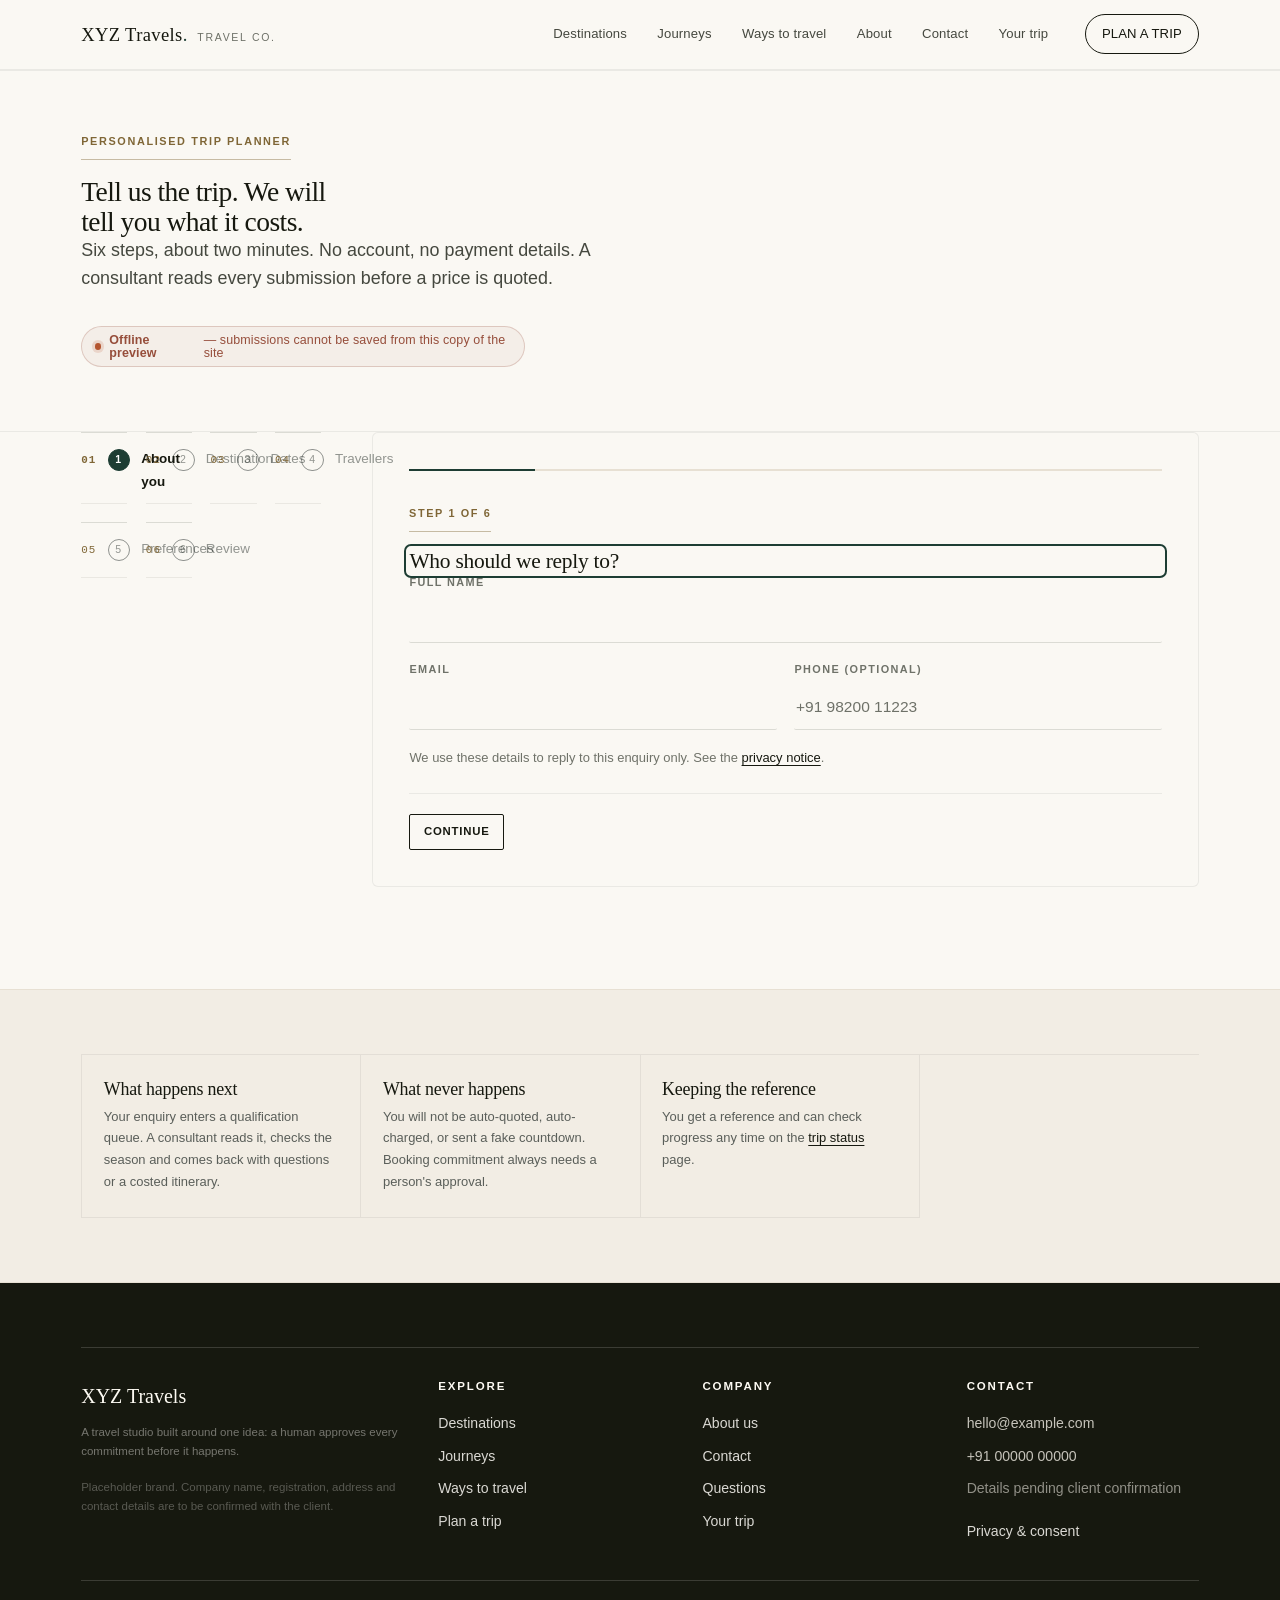
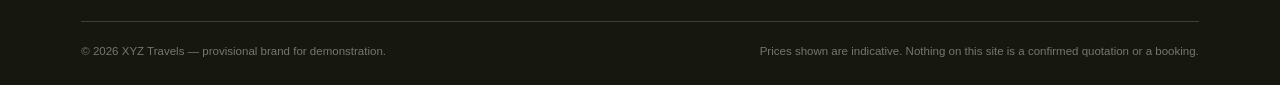
==== commit 90d9b2bc: "status pill styling for planner connection" ====
--- a/plan.html
+++ b/plan.html
@@ -18,7 +18,7 @@
       <span class="eyebrow">Personalised trip planner</span>
       <h1 style="font-size:var(--step-3);max-width:22ch">Tell us the trip. We will tell you what it costs.</h1>
       <p class="lede">Six steps, about two minutes. No account, no payment details. A consultant reads every submission before a price is quoted.</p>
-      <p class="muted" id="mode-tag" style="margin-top:.75rem">Checking connection to the travel platform…</p>
+      <p class="muted status-pill" id="mode-tag" data-state="checking" style="margin-top:.9rem">Checking connection to the travel platform…</p>
     </div>
   </section>
 
@@ -235,6 +235,7 @@
   </section>
 
 </main>
+<script src="assets/js/api-config.js"></script>
 <script src="assets/js/catalog.js"></script>
 <script src="assets/js/components.js"></script>
 <script src="assets/js/site.js"></script>
--- a/assets/css/site.css
+++ b/assets/css/site.css
@@ -547,6 +547,14 @@
 .empty-state p { margin: 0; color: rgba(17, 26, 23, 0.6); font-size: 0.9rem; }
 [hidden] { display: none !important; }
 
+/* planner / portal connection status pill */
+.status-pill { display: inline-flex; align-items: center; gap: .5rem; margin-top: .9rem; padding: .42rem .78rem; border-radius: 999px; border: 1px solid rgba(17, 26, 23, .12); background: rgba(17, 26, 23, .035); font-size: .78rem; line-height: 1; letter-spacing: .01em; color: rgba(17, 26, 23, .72); }
+.status-pill::before { content: ""; width: 7px; height: 7px; border-radius: 50%; background: #c9a227; box-shadow: 0 0 0 3px rgba(201, 162, 39, .16); }
+.status-pill strong { font-weight: 600; color: inherit; }
+.status-pill[data-state="live"]::before { background: #2f8f5b; box-shadow: 0 0 0 3px rgba(47, 143, 91, .16); }
+.status-pill[data-state="offline"] { color: rgba(140, 60, 40, .9); border-color: rgba(140, 60, 40, .22); background: rgba(140, 60, 40, .05); }
+.status-pill[data-state="offline"]::before { background: #b4552f; box-shadow: 0 0 0 3px rgba(180, 85, 47, .16); }
+
 /* print */
 @media print {
   .site-header, .site-footer, .btn, .searchbar { display: none !important; }
